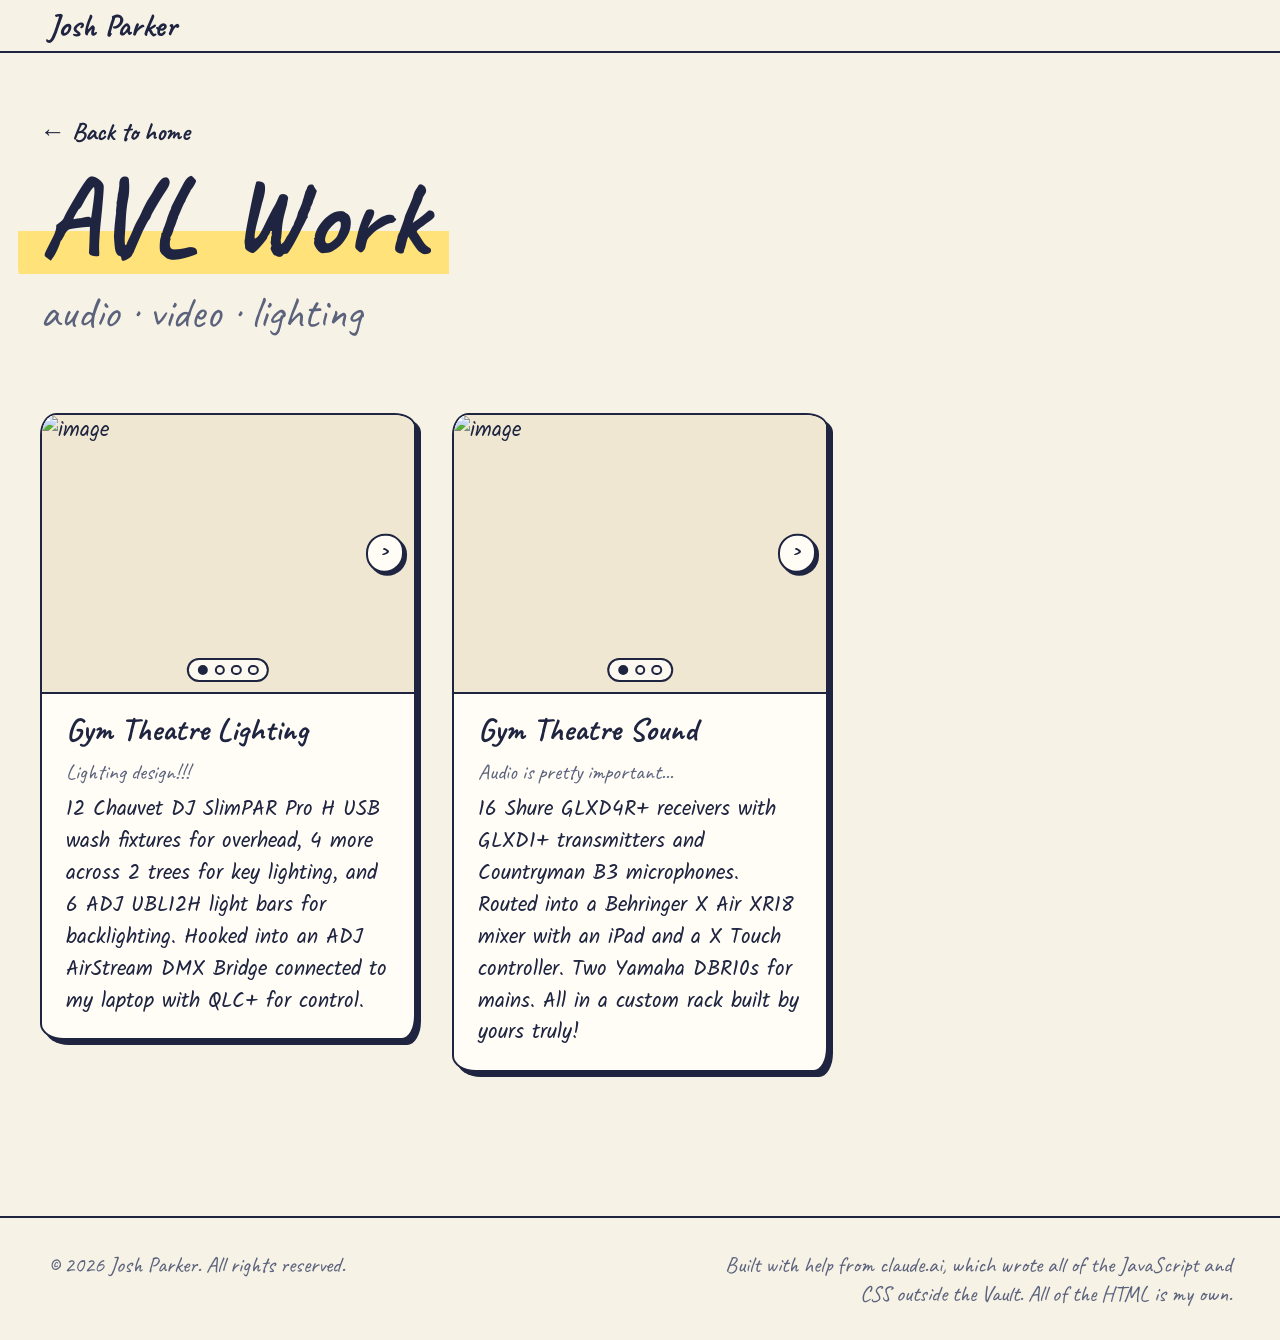
==== av.html @ a180b26c "Updated site, added Gallery and Vault. Finished Now Playing." ====
<!DOCTYPE html>
<html lang="en">
<head>
  <meta charset="UTF-8" />
  <meta name="viewport" content="width=device-width, initial-scale=1" />
  <meta name="description" content="Josh Parker's audio, video, and lighting work." />
  <title>AV Work · Josh Parker</title>
  <link rel="icon" href="icon.png" type="image/png" />
  <link rel="preconnect" href="https://fonts.googleapis.com" />
  <link rel="preconnect" href="https://fonts.gstatic.com" crossorigin />
  <link href="https://fonts.googleapis.com/css2?family=Caveat:wght@500;700&family=Kalam:wght@300;400;700&display=swap" rel="stylesheet" />
  <link rel="stylesheet" href="style.css" />
</head>
<body>
  <nav class="topbar" aria-label="Main">
    <a href="index.html" class="brand">Josh Parker</a>
  </nav>

  <main>
    <header class="page-head">
      <div class="wrap">
        <a class="back" href="index.html">← Back to home</a>
        <h1><span>AVL Work</span></h1>
        <p class="tagline">audio · video · lighting</p>
      </div>
    </header>

    <section class="band">
      <div class="wrap">
        <div class="gallery">
          <article class="card work">
            <div class="photos">
              <img src="images/av/lights1.png" alt="image" loading="lazy" />
              <img src="images/av/lights2.png" alt="image" loading="lazy" />
              <img src="images/av/lights3.png" alt="image" loading="lazy" />
              <img src="images/av/qlc.png" alt="image" loading="lazy" />
            </div>
            <div class="work-body">
              <h3>Gym Theatre Lighting</h3>
              <p class="meta">Lighting design!!!</p>
              <p>12 Chauvet DJ SlimPAR Pro H USB wash fixtures for overhead, 4 more across 2 trees for key lighting, and 6 ADJ UBL12H light bars for backlighting. Hooked into an ADJ AirStream DMX Bridge connected to my laptop with QLC+ for control.</p>
            </div>
          </article>

          <article class="card work">
            <div class="photos">
              <img src="images/av/audio3.png" alt="image" loading="lazy" />
              <img src="images/av/audio2.png" alt="image" loading="lazy" />
              <img src="images/av/audio1.png" alt="image" loading="lazy" />
            </div>
            <div class="work-body">
              <h3>Gym Theatre Sound</h3>
              <p class="meta">Audio is pretty important...</p>
              <p>16 Shure GLXD4R+ receivers with GLXD1+ transmitters and Countryman B3 microphones. Routed into a Behringer X Air XR18 mixer with an iPad and a X Touch controller. Two Yamaha DBR10s for mains. All in a custom rack built by yours truly!</p>
            </div>
          </article>
        </div>
      </div>
    </section>
  </main>

  <footer>
    <p>© 2026 Josh Parker. All rights reserved.</p>
    <p class="credit">Built with help from claude.ai, which wrote all of the JavaScript and CSS outside the Vault. All of the HTML is my own.</p>
  </footer>

  <script src="gallery.js"></script>
</body>
</html>
---- style.css ----
:root {
  --bg: #f7f2e6;
  --bg-alt: #efe7d2;
  --ink: #1f2540;
  --ink-soft: #5b627c;
  --mark: #ffe27a;
  --card: #fffdf6;
  --dot: #d9d0b8;
}

@media (prefers-color-scheme: dark) {
  :root {
    --bg: #161b23;
    --bg-alt: #1d242e;
    --ink: #eee9dc;
    --ink-soft: #9aa3b5;
    --mark: #6b5a16;
    --card: #222a36;
    --dot: #262e3a;
  }
}

* { margin: 0; padding: 0; box-sizing: border-box; }

html { scroll-behavior: smooth; background: var(--bg); }

body {
  font-family: "Kalam", "Segoe Print", "Bradley Hand", cursive;
  font-size: clamp(1.1rem, 1.05rem + .35vw, 1.4rem);
  line-height: 1.6;
  color: var(--ink);
  background: var(--bg);
}

.wrap { width: min(1200px, 100% - 3rem); margin: 0 auto; }

.topbar {
  position: fixed;
  inset: 0 0 auto 0;
  z-index: 10;
  display: flex;
  justify-content: space-between;
  align-items: center;
  padding: .6rem clamp(1rem, 4vw, 3rem);
  background: color-mix(in srgb, var(--bg) 88%, transparent);
  backdrop-filter: blur(8px);
  border-bottom: 2px solid var(--ink);
  font-family: "Caveat", cursive;
  font-weight: 700;
}

.brand { font-size: 2rem; color: var(--ink); text-decoration: none; line-height: 1; }

.links { display: flex; gap: clamp(.75rem, 3vw, 2rem); }

.links a {
  font-size: 1.7rem;
  line-height: 1.2;
  color: var(--ink-soft);
  text-decoration: none;
  padding: 0 .5rem;
  border-radius: 10px 16px 8px 14px;
  transition: color .15s, background .15s;
}
.links a:hover { color: var(--ink); }
.links a.active { color: var(--ink); background: var(--mark); }

section { scroll-margin-top: 3.5rem; }

.hero {
  min-height: 100vh;
  display: flex;
  align-items: center;
  padding: 6rem 0 4rem;
  background-color: var(--bg);
  background-image: radial-gradient(var(--dot) 1.5px, transparent 1.5px);
  background-size: 26px 26px;
}

h1 {
  font-family: "Caveat", cursive;
  font-weight: 700;
  font-size: clamp(4.5rem, 14vw, 11rem);
  line-height: 1;
}

h1 span, h2 span {
  background: linear-gradient(transparent 60%, var(--mark) 60% 90%, transparent 90%);
  padding: 0 .2em;
  margin-left: -.2em;
  border-radius: 6px 18px 8px 20px;
}

.tagline {
  font-family: "Caveat", cursive;
  font-size: clamp(1.8rem, 3.5vw, 2.8rem);
  color: var(--ink-soft);
  margin: .25rem 0 1.5rem;
}

.intro { font-size: 1.25em; max-width: 34rem; }

.down {
  display: inline-block;
  margin-top: 2.5rem;
  font-family: "Caveat", cursive;
  font-size: 3rem;
  line-height: 1;
  color: var(--ink);
  text-decoration: none;
  animation: bob 1.8s ease-in-out infinite;
}
@keyframes bob { 50% { transform: translateY(8px); } }

.band { padding: clamp(4rem, 9vw, 7rem) 0; }
.band.alt { background: var(--bg-alt); }

h2 {
  font-family: "Caveat", cursive;
  font-weight: 700;
  font-size: clamp(3rem, 6vw, 5rem);
  line-height: 1.1;
  margin-bottom: 1.25rem;
}

p { max-width: 46rem; margin-bottom: 1.25rem; }

.pills { display: flex; flex-wrap: wrap; gap: 1rem; margin-top: 1.5rem; }

.pill {
  font-weight: 700;
  padding: .5rem 1.4rem;
  color: var(--ink);
  background: var(--card);
  text-decoration: none;
  border: 2.5px solid var(--ink);
  border-radius: 28px 18px 30px 16px / 18px 28px 16px 30px;
  box-shadow: 4px 4px 0 var(--ink);
  transition: transform .15s, box-shadow .15s, background .15s;
}
.pill:hover { background: var(--mark); transform: translate(2px, 2px); box-shadow: 2px 2px 0 var(--ink); }

.cards {
  display: grid;
  grid-template-columns: repeat(auto-fill, minmax(min(100%, 300px), 1fr));
  gap: 2rem;
  align-items: start;
  margin: 2rem 0;
}

.card {
  padding: 1.4rem 1.6rem 1.2rem;
  background: var(--card);
  border: 2.5px solid var(--ink);
  border-radius: 16px 22px 14px 24px / 22px 14px 24px 16px;
  box-shadow: 5px 5px 0 var(--ink);
  line-height: 1.5;
}

.card h3 {
  font-family: "Caveat", cursive;
  font-weight: 700;
  font-size: 2rem;
  line-height: 1.2;
  margin-bottom: .4rem;
}

.card p { margin-bottom: .75rem; }
.card p:last-child { margin-bottom: 0; }

a { color: var(--ink); font-weight: 700; text-underline-offset: 4px; text-decoration-thickness: 1.5px; }
.card a:hover, p a:hover { background: var(--mark); border-radius: 4px; }
a:focus-visible { outline: 2px dashed var(--ink); outline-offset: 3px; }

.updated { font-family: "Caveat", cursive; font-size: 1.5rem; color: var(--ink-soft); margin: 0; }

footer {
  display: flex;
  flex-wrap: wrap;
  justify-content: space-between;
  align-items: flex-start;
  gap: .75rem 2rem;
  padding: 2rem clamp(1rem, 4vw, 3rem);
  font-family: "Caveat", cursive;
  font-size: 1.4rem;
  line-height: 1.3;
  color: var(--ink-soft);
  border-top: 2px solid var(--ink);
}
footer p { margin: 0; max-width: none; }
footer .credit { max-width: 32rem; text-align: right; }

@media (max-width: 700px) {
  footer { flex-direction: column; align-items: center; text-align: center; }
  footer .credit { text-align: center; }
}

@media (max-width: 520px) {
  .brand { font-size: 1.5rem; }
  .links a { font-size: 1.4rem; padding: 0 .3rem; }
}

#nowplaying[hidden] { display: none; }

.np-card {
  display: flex;
  align-items: center;
  gap: 1.25rem;
  max-width: 560px;
  padding: 1rem 1.4rem 1rem 1rem;
  background: var(--card);
  border: 2.5px solid var(--ink);
  border-radius: 16px 22px 14px 24px / 22px 14px 24px 16px;
  box-shadow: 5px 5px 0 var(--ink);
}

.np-card img {
  width: 96px; height: 96px;
  object-fit: cover;
  border: 2.5px solid var(--ink);
  border-radius: 10px 14px 8px 12px;
  flex: none;
}

.np-info { min-width: 0; flex: 1; }
.np-info p { margin: 0; max-width: none; }

.np-status { font-family: "Caveat", cursive; font-weight: 700; font-size: 1.5rem; line-height: 1.2; color: var(--ink-soft); }
.np-track { display: block; font-weight: 700; line-height: 1.3; overflow: hidden; text-overflow: ellipsis; white-space: nowrap; text-decoration: none; }
.np-track:hover { background: var(--mark); border-radius: 4px; }
.np-artist { color: var(--ink-soft); overflow: hidden; text-overflow: ellipsis; white-space: nowrap; }

.np-bars { display: none; align-items: flex-end; gap: 4px; height: 28px; flex: none; }
.live .np-bars { display: flex; }
.np-bars i { width: 5px; height: 100%; background: var(--ink); border-radius: 3px; transform-origin: bottom; animation: eq 1s ease-in-out infinite; }
.np-bars i:nth-child(2) { animation-delay: -.3s; }
.np-bars i:nth-child(3) { animation-delay: -.6s; }
.np-bars i:nth-child(4) { animation-delay: -.15s; }
@keyframes eq { 0%, 100% { transform: scaleY(.25); } 50% { transform: scaleY(1); } }

.page-head { padding: 7rem 0 1rem; }
.back { font-family: "Caveat", cursive; font-size: 1.6rem; text-decoration: none; }
.back:hover { background: var(--mark); border-radius: 4px; }
.page-head h1 { font-size: clamp(3.5rem, 10vw, 7rem); margin-top: .5rem; }
.page-head .tagline { margin-bottom: 0; }
.page-head + .band { padding-top: 1rem; }

.gallery {
  display: grid;
  grid-template-columns: repeat(auto-fill, minmax(min(100%, 340px), 1fr));
  gap: 2.25rem;
  align-items: start;
  margin: 2rem 0;
}

.work { padding: 0; overflow: hidden; }
.work img,
.work .photo-placeholder {
  width: 100%;
  aspect-ratio: 4 / 3;
  object-fit: cover;
  border-bottom: 2.5px solid var(--ink);
}
.work img { display: block; }
.photo-placeholder {
  display: grid;
  place-items: center;
  font-family: "Caveat", cursive;
  font-size: 1.6rem;
  color: var(--ink-soft);
  background-color: var(--bg-alt);
  background-image: radial-gradient(var(--dot) 1.5px, transparent 1.5px);
  background-size: 18px 18px;
}
.work .work-body { padding: 1.1rem 1.5rem 1.3rem; }
.work .meta { font-family: "Caveat", cursive; font-size: 1.35rem; color: var(--ink-soft); margin-bottom: .35rem; }

.photos {
  position: relative;
  aspect-ratio: 4 / 3;
  border-bottom: 2.5px solid var(--ink);
  background: var(--bg-alt);
}
.photos-track {
  display: flex;
  height: 100%;
  overflow-x: auto;
  scroll-snap-type: x mandatory;
  scroll-behavior: smooth;
  scrollbar-width: none;
}
.photos-track::-webkit-scrollbar { display: none; }
.work .photos img {
  flex: 0 0 100%;
  width: 100%;
  height: 100%;
  aspect-ratio: auto;
  object-fit: cover;
  border: 0;
  scroll-snap-align: start;
}
.photo-btn {
  position: absolute;
  top: 50%;
  transform: translateY(-50%);
  width: 2.4rem;
  height: 2.4rem;
  display: grid;
  place-items: center;
  font: 700 1.4rem/1 "Kalam", cursive;
  color: var(--ink);
  background: var(--card);
  border: 2.5px solid var(--ink);
  border-radius: 50% 46% 52% 48%;
  box-shadow: 3px 3px 0 var(--ink);
  cursor: pointer;
  transition: background .15s, opacity .15s;
}
.photo-btn:hover { background: var(--mark); }
.photo-btn:disabled { opacity: 0; pointer-events: none; }
.photo-btn.prev { left: .6rem; }
.photo-btn.next { right: .6rem; }
.photo-dots {
  position: absolute;
  left: 50%;
  bottom: .6rem;
  transform: translateX(-50%);
  display: flex;
  gap: .4rem;
  padding: .3rem .55rem;
  background: color-mix(in srgb, var(--card) 85%, transparent);
  border: 2px solid var(--ink);
  border-radius: 999px;
}
.photo-dots button {
  width: .65rem;
  height: .65rem;
  padding: 0;
  border: 2px solid var(--ink);
  border-radius: 50%;
  background: transparent;
  cursor: pointer;
}
.photo-dots button[aria-current="true"] { background: var(--ink); }

@media (prefers-reduced-motion: reduce) {
  html { scroll-behavior: auto; }
  .down { animation: none; }
  .np-bars i { animation: none; transform: scaleY(.6); }
  .photos-track { scroll-behavior: auto; }
}
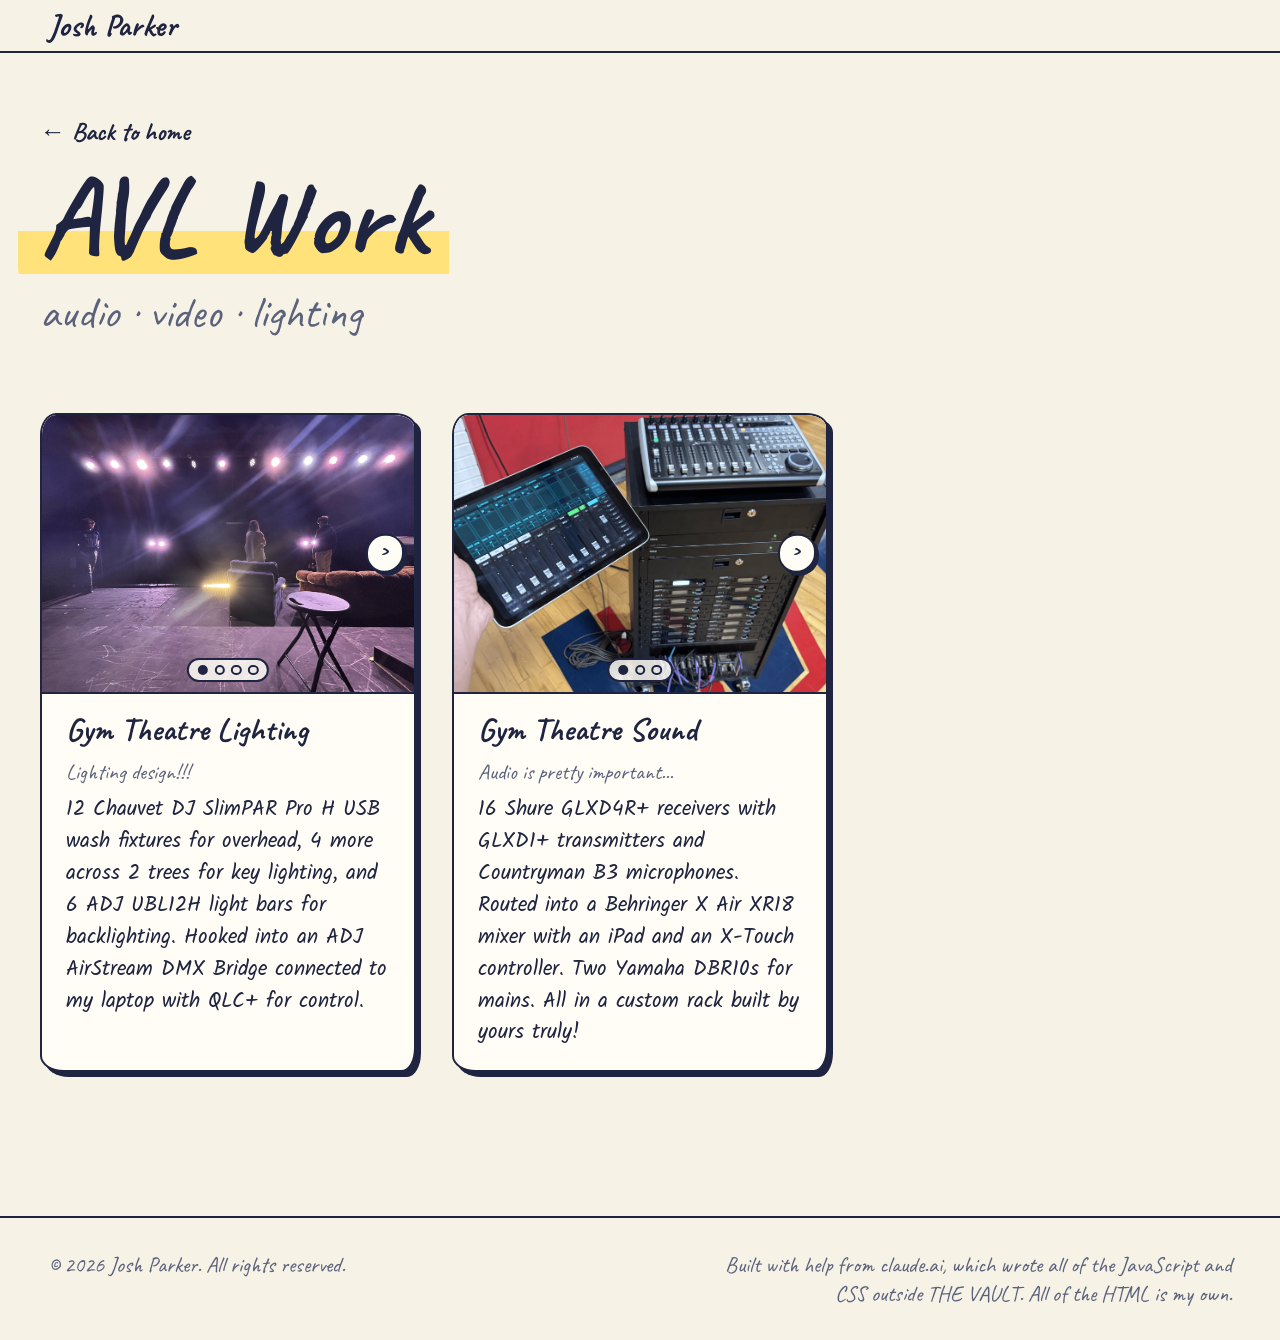
==== commit 266abc2d: "Updated site for Computing Gallery and other small things." ====
--- a/av.html
+++ b/av.html
@@ -51,7 +51,7 @@
             <div class="work-body">
               <h3>Gym Theatre Sound</h3>
               <p class="meta">Audio is pretty important...</p>
-              <p>16 Shure GLXD4R+ receivers with GLXD1+ transmitters and Countryman B3 microphones. Routed into a Behringer X Air XR18 mixer with an iPad and a X Touch controller. Two Yamaha DBR10s for mains. All in a custom rack built by yours truly!</p>
+              <p>16 Shure GLXD4R+ receivers with GLXD1+ transmitters and Countryman B3 microphones. Routed into a Behringer X Air XR18 mixer with an iPad and an X-Touch controller. Two Yamaha DBR10s for mains. All in a custom rack built by yours truly!</p>
             </div>
           </article>
         </div>
@@ -61,7 +61,7 @@
 
   <footer>
     <p>© 2026 Josh Parker. All rights reserved.</p>
-    <p class="credit">Built with help from claude.ai, which wrote all of the JavaScript and CSS outside the Vault. All of the HTML is my own.</p>
+    <p class="credit">Built with help from claude.ai, which wrote all of the JavaScript and CSS outside THE VAULT. All of the HTML is my own.</p>
   </footer>
 
   <script src="gallery.js"></script>
--- a/style.css
+++ b/style.css
@@ -144,7 +144,6 @@
   display: grid;
   grid-template-columns: repeat(auto-fill, minmax(min(100%, 300px), 1fr));
   gap: 2rem;
-  align-items: start;
   margin: 2rem 0;
 }
 
@@ -249,7 +248,6 @@
   display: grid;
   grid-template-columns: repeat(auto-fill, minmax(min(100%, 340px), 1fr));
   gap: 2.25rem;
-  align-items: start;
   margin: 2rem 0;
 }
 
